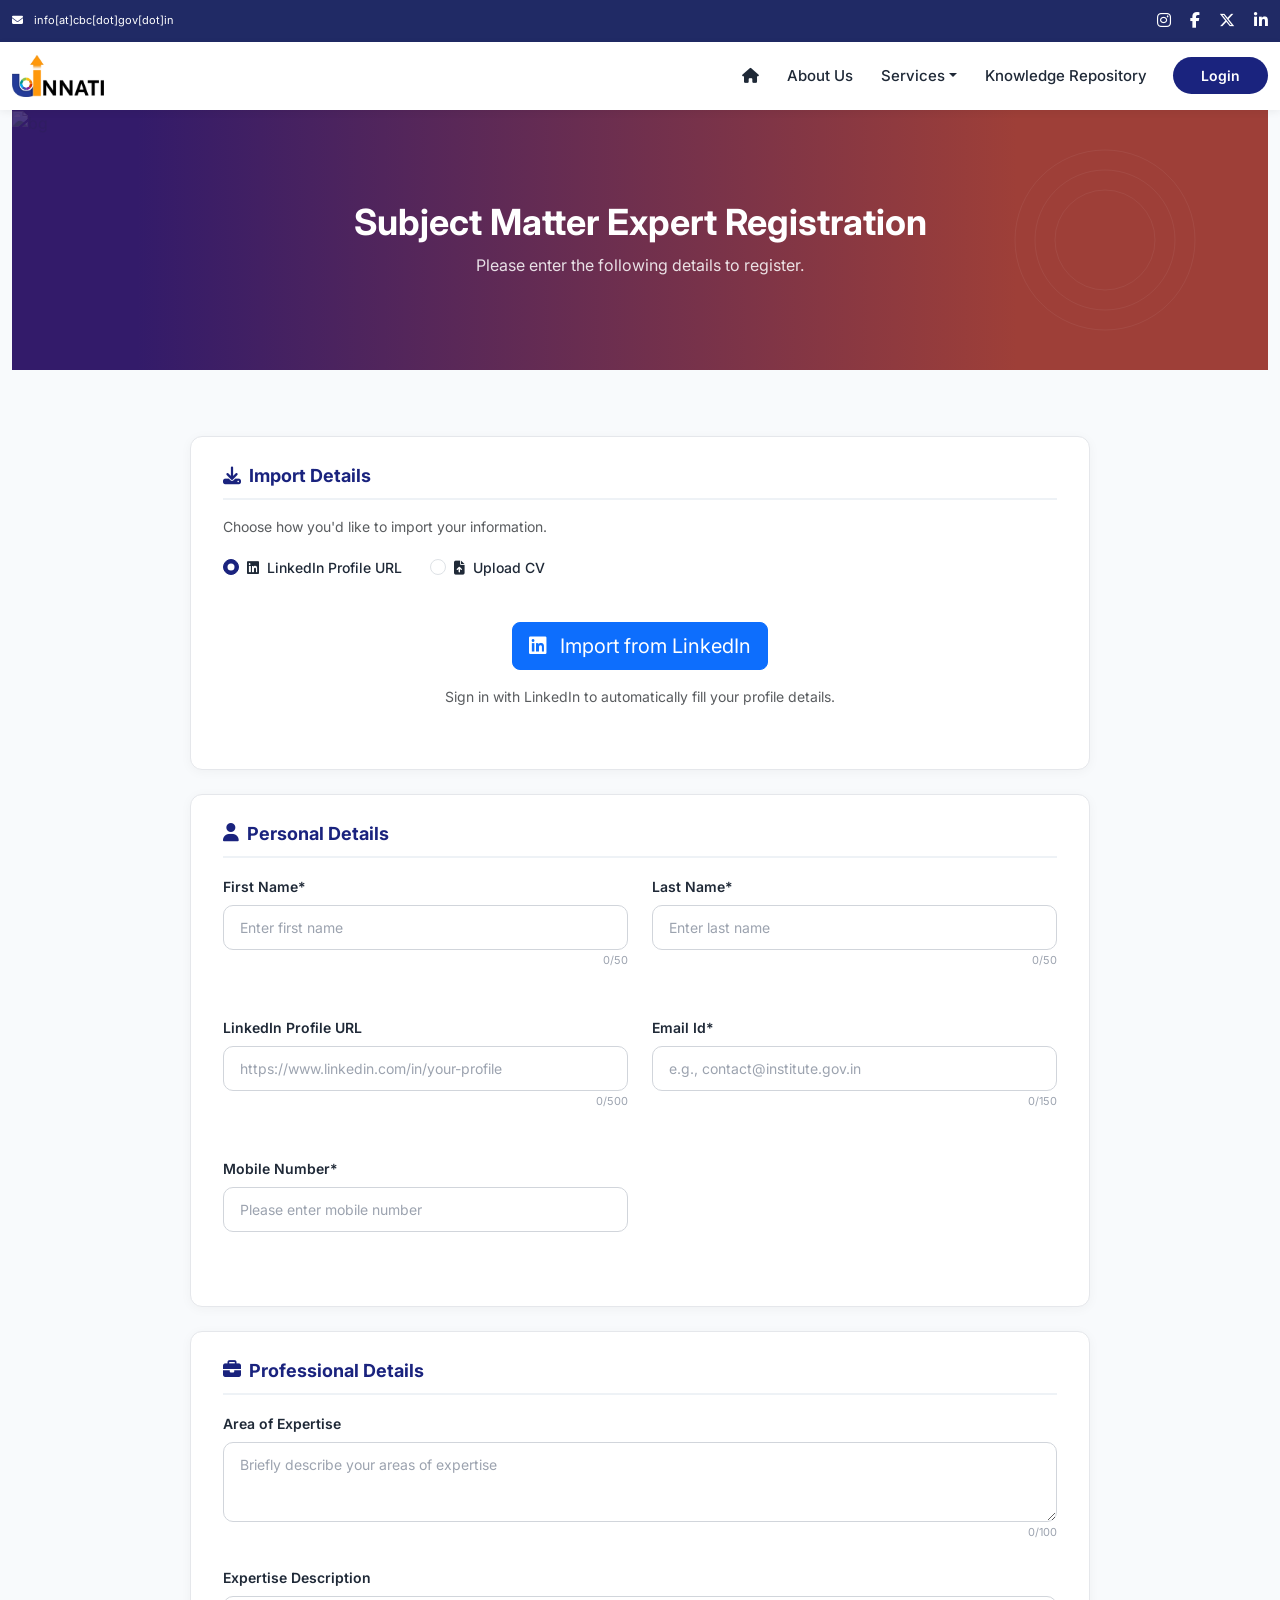
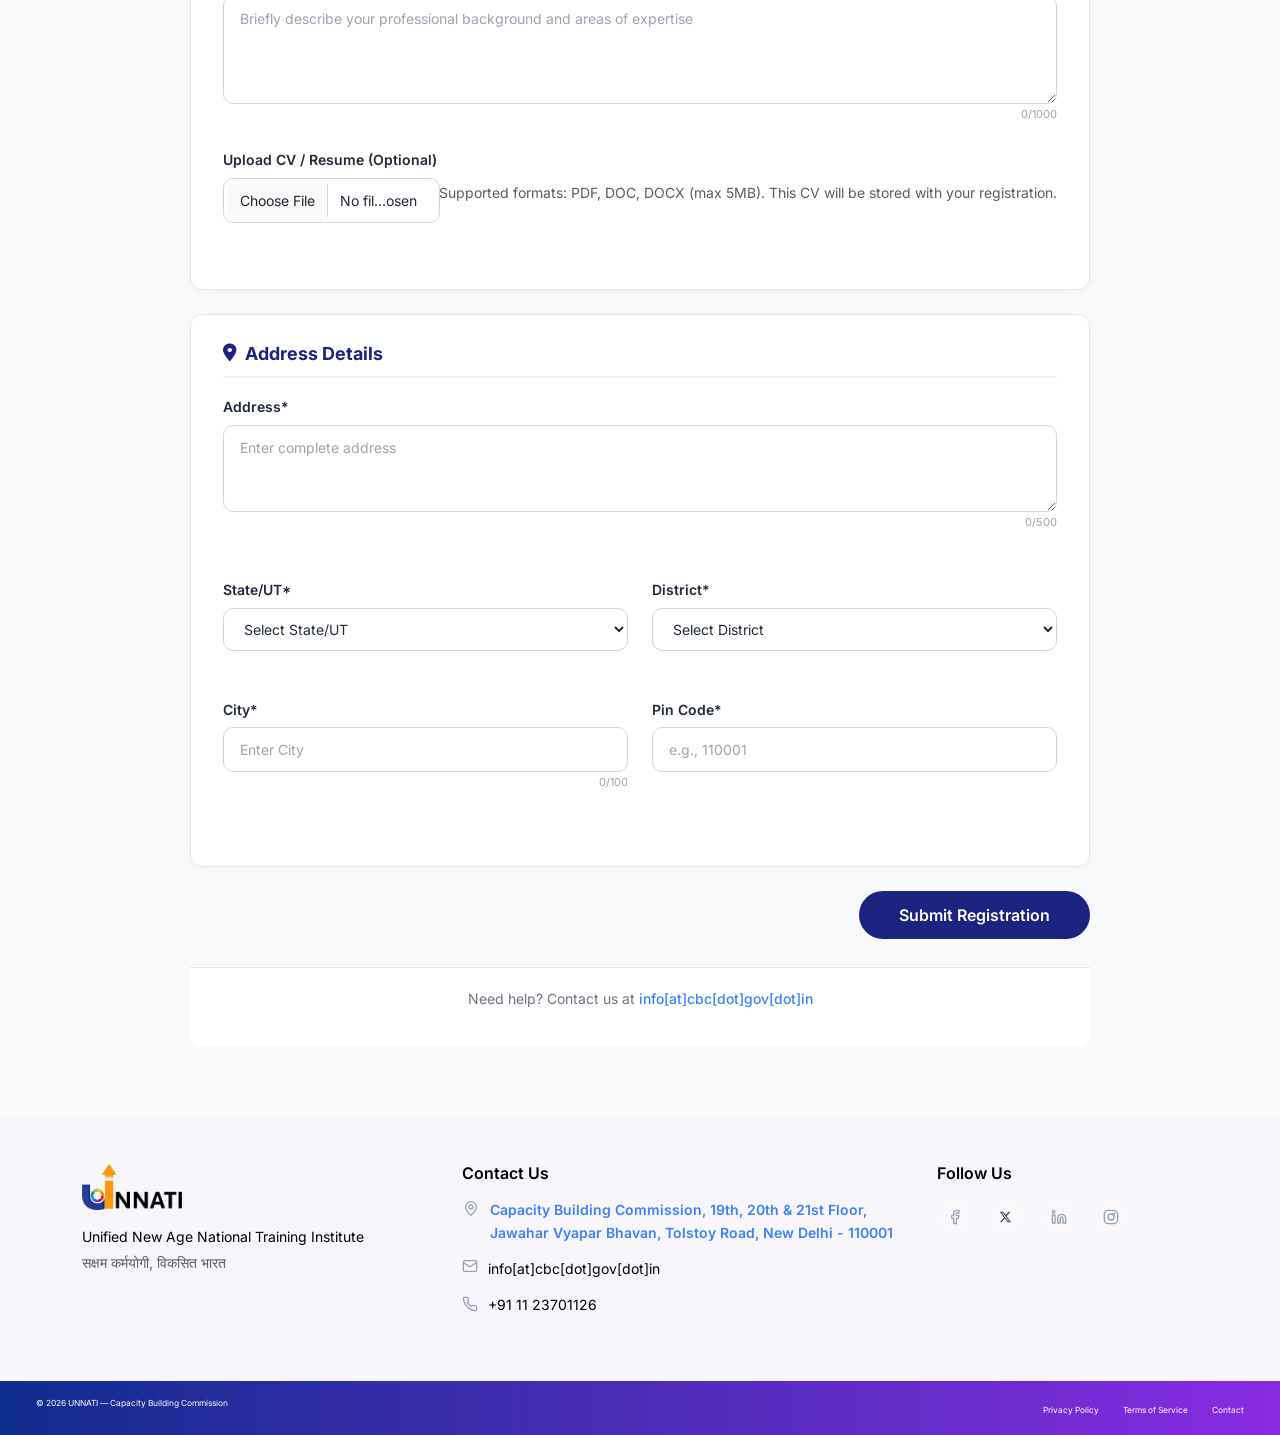
==== frontend/index.html @ 62b2fd60 "Initial commit" ====
<!DOCTYPE html>
<html lang="en">
<head>
    <meta charset="UTF-8">
    <meta name="viewport" content="width=device-width, initial-scale=1.0">
    <title>UNNATI - Registration</title>
    <link rel="icon" type="image/png" href="logo.png">
    <link href="https://cdn.jsdelivr.net/npm/bootstrap@5.3.3/dist/css/bootstrap.min.css" rel="stylesheet">
    <link rel="stylesheet" href="https://cdnjs.cloudflare.com/ajax/libs/font-awesome/6.5.1/css/all.min.css">
    <link href="https://fonts.googleapis.com/css2?family=Inter:wght@300;400;500;600;700;800&display=swap" rel="stylesheet">
    <link rel="stylesheet" href="css/style.css">
</head>
<body>

<!-- Top Bar -->
<div class="top-bar py-2 d-none d-lg-block">
    <div class="container-fluid">
        <div class="d-flex justify-content-between align-items-center">

            <div class="top-contact">
                <i class="fa-solid fa-envelope me-2"></i>
                <a href="mailto:info@cbc.gov.in" class="text-decoration-none">info[at]cbc[dot]gov[dot]in</a>
            </div>
            <div class="top-social">
                <a href="https://www.instagram.com/capacitybuildingcommission/" target="_blank"><i class="fa-brands fa-instagram"></i></a>
                <a href="https://www.facebook.com/people/Capacity-Building-Commission/61584606910279/?rdid=D4qCQQT6WmY33Esq&share_url=https%3A%2F%2Fwww.facebook.com%2Fshare%2F1AQvydowQ9%2F" target="_blank" class="ms-3"><i class="fa-brands fa-facebook-f"></i></a>
                <a href="https://x.com/CBC_MK" target="_blank" class="ms-3"><i class="fa-brands fa-x-twitter"></i></a>
                <a href="https://www.linkedin.com/company/capacity-building-commission/" target="_blank" class="ms-3"><i class="fa-brands fa-linkedin-in"></i></a>
            </div>

        </div>
    </div>
</div>

<!-- Header (sticky) -->
<header class="header sticky-header">
    <nav class="navbar navbar-expand-lg navbar-light bg-white">
        <div class="container-fluid">
            <a class="navbar-brand" href="https://unnati.cbc.gov.in/">
                <img src="logo-unnati.png" alt="UNNATI Logo" class="logo-unnati">
            </a>
            <button class="navbar-toggler" type="button" data-bs-toggle="collapse" data-bs-target="#navbarNav" aria-controls="navbarNav" aria-expanded="false" aria-label="Toggle navigation">
                <span class="navbar-toggler-icon"></span>
            </button>
            <div class="collapse navbar-collapse" id="navbarNav">
                <ul class="navbar-nav ms-auto align-items-center">
                    <li class="nav-item"><a class="nav-link" href="https://unnati.cbc.gov.in/"><i class="fa fa-home"></i></a></li>
                    <li class="nav-item"><a class="nav-link" href="https://unnati.cbc.gov.in/about-us">About Us</a></li>
                    <li class="nav-item dropdown">
                        <a class="nav-link dropdown-toggle" href="#" role="button" data-bs-toggle="dropdown" aria-expanded="false">Services</a>
                        <ul class="dropdown-menu services-dropdown">
                            <li><a class="dropdown-item" href="https://unnati.cbc.gov.in/services/#infra-sharing"><span class="dd-icon"><i class="fas fa-server"></i></span><span>Infrastructure Sharing Ecosystem</span></a></li>
                            <li><a class="dropdown-item" href="https://unnati.cbc.gov.in/services/#course-content"><span class="dd-icon"><i class="fas fa-book-open"></i></span><span>Course Content Library</span></a></li>
                            <li><a class="dropdown-item" href="https://unnati.cbc.gov.in/services/#faculty-sharing"><span class="dd-icon"><i class="fas fa-users"></i></span><span>Faculty Sharing Pool</span></a></li>
                            <li><a class="dropdown-item" href="https://unnati.cbc.gov.in/services/#accreditation"><span class="dd-icon"><i class="fas fa-certificate"></i></span><span>Accreditation</span></a></li>
                        </ul>
                    </li>
                    <li class="nav-item"><a class="nav-link" href="https://unnati.cbc.gov.in/resources">Knowledge Repository</a></li>
                    <li class="nav-item">
                        <button class="btn login-btn" onclick="window.location.href='https://unnati.cbc.gov.in/login/';">Login</button>
                    </li>
                </ul>
            </div>
        </div>
    </nav>
</header>

<!-- Hero Section -->
<section class="hero-section">
    <div class="container-fluid">
        <div class="hero-wrapper hero-inner">
            <div class="chakra-wrapper">
                <img class="chakra-img-one" src="https://placehold.co/1200x400/1a237e/1a237e" alt="bg">
                <img class="chakra-img" src="data:image/svg+xml,%3Csvg xmlns='http://www.w3.org/2000/svg' viewBox='0 0 100 100'%3E%3Ccircle cx='50' cy='50' r='45' fill='none' stroke='%23ffffff' stroke-width='0.5' opacity='0.15'/%3E%3Ccircle cx='50' cy='50' r='35' fill='none' stroke='%23ffffff' stroke-width='0.5' opacity='0.15'/%3E%3Ccircle cx='50' cy='50' r='25' fill='none' stroke='%23ffffff' stroke-width='0.5' opacity='0.15'/%3E%3C/svg%3E" alt="chakra">
            </div>
            <div class="hero-overlay"></div>
            <div class="row align-items-center hero-cont-wrap">
                <div class="col-lg-12">
                    <div class="hero-content text-center">
                        <h2 class="mb-2">Subject Matter Expert Registration</h2>
                        <p class="mb-0">Please enter the following details to register.</p>
                    </div>
                </div>
            </div>
        </div>
    </div>
</section>

<!-- Registration Form -->
<div class="login-container">
    <div class="container">
        <div class="login-form-container">
            <form class="registration-form mt-3" id="registrationForm" novalidate>
                <input type="hidden" name="csrfmiddlewaretoken" value="dummy-token">

                <!-- ========== Section 1: Import Details ========== -->
                <div class="section-box">
                    <div class="section-header">
                        <h5><i class="fas fa-download me-2"></i>Import Details</h5>
                    </div>
                    <p class="text-muted small mb-3">Choose how you'd like to import your information.</p>

                    <div class="toggle-import mb-4">
                        <div class="form-check form-check-inline">
                            <input class="form-check-input" type="radio" name="importSource" id="importLinkedin" value="linkedin" checked>
                            <label class="form-check-label fw-medium" for="importLinkedin">
                                <i class="fa-brands fa-linkedin me-1"></i> LinkedIn Profile URL
                            </label>
                        </div>
                        <div class="form-check form-check-inline">
                            <input class="form-check-input" type="radio" name="importSource" id="importCv" value="cv">
                            <label class="form-check-label fw-medium" for="importCv">
                                <i class="fas fa-file-upload me-1"></i> Upload CV
                            </label>
                        </div>
                    </div>

<div class="import-linkedin-field">

    <div class="text-center py-3">

        <button
            type="button"
            id="linkedinLoginBtn"
            class="btn btn-primary btn-lg">

            <i class="fab fa-linkedin me-2"></i>
            Import from LinkedIn
        </button>

        <p class="small text-muted mt-3">
            Sign in with LinkedIn to automatically fill your profile details.
        </p>

    </div>

    <div id="linkedinImportStatus"></div>

</div>

<div class="import-cv-field" style="display:none;">
    <div class="form-group mb-3">
        <label class="form-label">Upload CV / Resume</label>
        <div class="upload-zone" id="uploadZone">
            <div class="upload-zone-content">
                <i class="fas fa-cloud-upload-alt upload-icon"></i>
                <p class="mb-1 fw-medium">Drag & drop your file here</p>
                <p class="small text-muted mb-2">or</p>
                <button type="button" class="btn btn-outline-primary btn-sm" id="browseBtn">Browse Files</button>
                <input type="file" id="cvFile" accept=".pdf,.doc,.docx" style="display:none;">
                <p class="small text-muted mt-2 mb-0">Supported formats: PDF, DOC, DOCX (max 5MB)</p>
            </div>
            <div class="upload-zone-file" style="display:none;">
                <i class="fas fa-file-pdf file-icon"></i>
                <span class="file-name" id="fileName"></span>
                <button type="button" class="btn btn-sm btn-link text-danger remove-file" id="removeFile"><i class="fas fa-times"></i></button>
            </div>
        </div>
        <!-- Status message for CV parsing -->
        <div class="import-status" id="cvImportStatus"></div>
        <div class="error-msg" id="cvFile_error"></div>
    </div>
</div>
                </div>

                <!-- ========== Section 2: Personal Details ========== -->
                <div class="section-box">
                    <div class="section-header">
                        <h5><i class="fas fa-user me-2"></i>Personal Details</h5>
                    </div>
                    <div class="row">
                        <div class="col-md-6">
                            <div class="form-group mb-4">
                                <label for="first_name" class="form-label">First Name*</label>
                                <input type="text" class="form-control login-input" id="first_name" placeholder="Enter first name" required maxlength="50">
                                <div class="char-counter"><span id="first_name_count">0</span>/50</div>
                                <div class="error-msg" id="first_name_error"></div>
                            </div>
                        </div>
                        <div class="col-md-6">
                            <div class="form-group mb-4">
                                <label for="last_name" class="form-label">Last Name*</label>
                                <input type="text" class="form-control login-input" id="last_name" placeholder="Enter last name" required maxlength="50">
                                <div class="char-counter"><span id="last_name_count">0</span>/50</div>
                                <div class="error-msg" id="last_name_error"></div>
                            </div>
                        </div>
                    </div>
                    <div class="row">
                        <div class="col-md-6">
                            <div class="form-group mb-4">
                                <label for="personal_linkedin_url" class="form-label">LinkedIn Profile URL</label>
                                <input type="url" class="form-control login-input" id="personal_linkedin_url" placeholder="https://www.linkedin.com/in/your-profile" maxlength="500">
                                <div class="char-counter"><span id="personal_linkedin_url_count">0</span>/500</div>
                            </div>
                        </div>
                        <div class="col-md-6">
                            <div class="form-group mb-4">
                                <label for="email_id" class="form-label">Email Id*</label>
                                <input type="email" class="form-control login-input" id="email_id" placeholder="e.g., contact@institute.gov.in" required maxlength="150">
                                <div class="char-counter"><span id="email_id_count">0</span>/150</div>
                                <div class="error-msg" id="email_id_error"></div>
                            </div>
                        </div>
                    </div>
                    <div class="row">
                        <div class="col-md-6">
                            <div class="form-group mb-4">
                                <label for="contact_number" class="form-label">Mobile Number*</label>
                                <input type="tel" class="form-control login-input" id="contact_number" placeholder="Please enter mobile number" required maxlength="10">
                                <div class="error-msg" id="contact_number_error"></div>
                            </div>
                        </div>
                    </div>
                </div>

<!-- ========== Section 3: Professional Details ========== -->
<div class="section-box">
    <div class="section-header">
        <h5><i class="fas fa-briefcase me-2"></i>Professional Details</h5>
    </div>
    <div class="form-group mb-4">
        <label for="area_of_expertise" class="form-label">Area of Expertise</label>
        <textarea class="form-control login-input" id="area_of_expertise" rows="1" placeholder="Briefly describe your areas of expertise" maxlength="100"></textarea>
        <div class="char-counter"><span id="area_of_expertise_count">0</span>/100</div>
    </div>
    <div class="form-group mb-4">
        <label for="expertise_description" class="form-label">Expertise Description</label>
        <textarea class="form-control login-input" id="expertise_description" rows="4" placeholder="Briefly describe your professional background and areas of expertise" maxlength="1000"></textarea>
        <div class="char-counter"><span id="expertise_description_count">0</span>/1000</div>
    </div>
    <!-- CV Upload for Professional Details -->
    <div class="form-group mb-3">
        <label for="cv_upload_professional" class="form-label">Upload CV / Resume (Optional)</label>
        <div class="input-group">
            <input type="file" class="form-control login-input" id="cv_upload_professional" accept=".pdf,.doc,.docx" aria-describedby="cv_help">
            <small id="cv_help" class="form-text text-muted d-block mt-1">Supported formats: PDF, DOC, DOCX (max 5MB). This CV will be stored with your registration.</small>
        </div>
        <div class="error-msg" id="cv_upload_professional_error"></div>
        <div id="cv_upload_professional_status" class="mt-2"></div>
    </div>
</div>

                <!-- ========== Section 4: Address Details ========== -->
                <div class="section-box">
                    <div class="section-header">
                        <h5><i class="fas fa-map-marker-alt me-2"></i>Address Details</h5>
                    </div>
                    <div class="form-group mb-4">
                        <label for="address_of_institute" class="form-label">Address*</label>
                        <textarea class="form-control login-input" id="address_of_institute" rows="3" placeholder="Enter complete address" required maxlength="500"></textarea>
                        <div class="char-counter"><span id="address_of_institute_count">0</span>/500</div>
                        <div class="error-msg" id="address_of_institute_error"></div>
                    </div>
                    <div class="row">
                        <div class="col-md-6">
                            <div class="form-group mb-4">
                                <label for="state_id" class="form-label">State/UT*</label>
                                <select class="form-control login-input" id="state_id" required>
                                    <option value="">Select State/UT</option>
                                </select>
                                <div class="error-msg" id="state_id_error"></div>
                            </div>
                        </div>
                        <div class="col-md-6">
                            <div class="form-group mb-4">
                                <label for="district_id" class="form-label">District*</label>
                                <select class="form-control login-input" id="district_id" required>
                                    <option value="">Select District</option>
                                </select>
                                <div class="error-msg" id="district_id_error"></div>
                            </div>
                        </div>
                    </div>
                    <div class="row">
                        <div class="col-md-6">
                            <div class="form-group mb-4">
                                <label for="city_name" class="form-label">City*</label>
                                <input type="text" class="form-control login-input" id="city_name" required placeholder="Enter City" maxlength="100">
                                <div class="char-counter"><span id="city_name_count">0</span>/100</div>
                                <div class="error-msg" id="city_name_error"></div>
                            </div>
                        </div>
                        <div class="col-md-6">
                            <div class="form-group mb-4">
                                <label for="pin_code" class="form-label">Pin Code*</label>
                                <input type="text" class="form-control login-input" id="pin_code" placeholder="e.g., 110001" required maxlength="6">
                                <div class="error-msg" id="pin_code_error"></div>
                            </div>
                        </div>
                    </div>
                </div>

                <div class="d-flex justify-content-end mt-4">
                    <button type="submit" id="submitBtn" class="btn btn-login-primary rounded-5">Submit Registration</button>
                </div>
            </form>
<!-- Success Modal -->
<div id="successModal" class="success-modal" style="display:none;">
    <div class="modal-content">
        <div class="modal-header success-header">
            <h5 class="modal-title"><i class="fas fa-check-circle"></i> Registration Successful</h5>
        </div>
        <div class="modal-body">
            <div class="success-message">
                <p class="mb-3">Your registration has been submitted successfully!</p>
                
                <div class="registration-details">
                    <div class="detail-row">
                        <span class="detail-label">Registration ID:</span>
                        <span class="detail-value" id="registrationId">UNNS/20260602/N001</span>
                        <button type="button" class="btn btn-sm btn-outline-primary ms-2" id="copyIdBtn">
                            <i class="fas fa-copy"></i> Copy
                        </button>
                    </div>
                    <div class="detail-row">
                        <span class="detail-label">Name:</span>
                        <span class="detail-value" id="registrationName">-</span>
                    </div>
                    <div class="detail-row">
                        <span class="detail-label">Email:</span>
                        <span class="detail-value" id="registrationEmail">-</span>
                    </div>
                </div>

                <div class="alert alert-info mt-4" role="alert">
                    <i class="fas fa-info-circle"></i>
                    <strong>Save your Registration ID</strong> — You'll need it to track your application.
                    A confirmation email has been sent to your registered email address.
                </div>
            </div>
        </div>
        <div class="modal-footer">
            <button type="button" class="btn btn-primary" onclick="window.location.reload();">
                <i class="fas fa-redo"></i> Register Another SME
            </button>
            <button type="button" class="btn btn-secondary" onclick="window.location.href='/';">
                <i class="fas fa-home"></i> Back to Home
            </button>
        </div>
    </div>
</div>
            <div class="login-footer">
                <p>Need help? Contact us at <a href="mailto:info@cbc.gov.in">info[at]cbc[dot]gov[dot]in</a></p>
            </div>
        </div>
    </div>
</div>

<!-- Footer -->
<footer class="footer-main pt-5">
    <div class="container">
        <div class="row g-4">
            <div class="col-lg-4">
                <div class="d-flex align-items-center mb-3">
                    <div class="footer-logo me-2">
                        <img src="logo-unnati.png" alt="UNNATI">
                    </div>
                </div>
                <p class="mb-1 foot-head">Unified New Age National Training Institute</p>
                <p class="small text-muted">सक्षम कर्मयोगी, विकसित भारत</p>
            </div>
            <div class="col-lg-5 col-md-5">
                <h6 class="fw-semibold mb-3">Contact Us</h6>
                <ul class="list-unstyled footer-contact">
                    <li>
                        <svg width="18" height="15" viewBox="0 0 12 15" fill="none" xmlns="http://www.w3.org/2000/svg"><path d="M11.3327 6.00008C11.3327 9.32875 7.64002 12.7954 6.40002 13.8661C6.2845 13.9529 6.14388 13.9999 5.99935 13.9999C5.85482 13.9999 5.7142 13.9529 5.59868 13.8661C4.35868 12.7954 0.666016 9.32875 0.666016 6.00008C0.666016 4.58559 1.22792 3.22904 2.22811 2.22885C3.22831 1.22865 4.58486 0.666748 5.99935 0.666748C7.41384 0.666748 8.77039 1.22865 9.77059 2.22885C10.7708 3.22904 11.3327 4.58559 11.3327 6.00008Z" stroke="#4A4A5B" stroke-width="1.33333" stroke-linecap="round" stroke-linejoin="round"/><path d="M6 8.00024C7.10457 8.00024 8 7.10481 8 6.00024C8 4.89567 7.10457 4.00024 6 4.00024C4.89543 4.00024 4 4.89567 4 6.00024C4 7.10481 4.89543 8.00024 6 8.00024Z" stroke="#4A4A5B" stroke-width="1.33333" stroke-linecap="round" stroke-linejoin="round"/></svg>
                        <a href="maps.app.goo.gl/wSqeFqYjMHDkebuFA" target="_blank" rel="noopener" style="color:#3b82f6; font-weight:600; text-decoration:none;">
                            Capacity Building Commission, 19th, 20th & 21st Floor,<br> Jawahar Vyapar Bhavan, Tolstoy Road, New Delhi - 110001
                        </a>
                    </li>
                    <li>
                        <svg width="16" height="12" viewBox="0 0 16 12" fill="none" xmlns="http://www.w3.org/2000/svg"><path d="M13.334 0.666748H2.66732C1.93094 0.666748 1.33398 1.2637 1.33398 2.00008V10.0001C1.33398 10.7365 1.93094 11.3334 2.66732 11.3334H13.334C14.0704 11.3334 14.6673 10.7365 14.6673 10.0001V2.00008C14.6673 1.2637 14.0704 0.666748 13.334 0.666748Z" stroke="#4A4A5B" stroke-width="1.33333" stroke-linecap="round" stroke-linejoin="round"/><path d="M14.6673 2.66675L8.68732 6.46675C8.4815 6.5957 8.24353 6.66409 8.00065 6.66409C7.75777 6.66409 7.5198 6.5957 7.31398 6.46675L1.33398 2.66675" stroke="#4A4A5B" stroke-width="1.33333" stroke-linecap="round" stroke-linejoin="round"/></svg>
                        info[at]cbc[dot]gov[dot]in
                    </li>
                    <li>
                        <svg width="16" height="16" viewBox="0 0 16 16" fill="none" xmlns="http://www.w3.org/2000/svg"><path d="M14.6669 11.28V13.28C14.6677 13.4657 14.6297 13.6494 14.5553 13.8195C14.4809 13.9897 14.3718 14.1424 14.235 14.2679C14.0982 14.3934 13.9367 14.489 13.7608 14.5485C13.5849 14.6079 13.3985 14.63 13.2136 14.6133C11.1622 14.3904 9.19161 13.6894 7.46028 12.5667C5.8495 11.5431 4.48384 10.1774 3.46028 8.56665C2.3336 6.82745 1.63244 4.84731 1.41361 2.78665C1.39695 2.60229 1.41886 2.41649 1.47795 2.24107C1.53703 2.06564 1.63199 1.90444 1.75679 1.76773C1.88159 1.63102 2.03348 1.52179 2.20281 1.447C2.37213 1.37221 2.55517 1.33349 2.74028 1.33332H4.74028C5.06382 1.33013 5.37748 1.4447 5.62279 1.65567C5.8681 1.86664 6.02833 2.15961 6.07361 2.47998C6.15803 3.12003 6.31458 3.74847 6.54028 4.35332C6.62998 4.59193 6.64939 4.85126 6.59622 5.10057C6.54305 5.34988 6.41952 5.57872 6.24028 5.75998L5.39361 6.60665C6.34265 8.27568 7.72458 9.65761 9.39361 10.6067L10.2403 9.75998C10.4215 9.58074 10.6504 9.45722 10.8997 9.40405C11.149 9.35088 11.4083 9.37029 11.6469 9.45998C12.2518 9.68568 12.8802 9.84224 13.5203 9.92665C13.8441 9.97234 14.1399 10.1355 14.3513 10.385C14.5627 10.6345 14.6751 10.953 14.6669 11.28Z" stroke="#4A4A5B" stroke-width="1.33333" stroke-linecap="round" stroke-linejoin="round"/></svg>
                        +91 11 23701126
                    </li>
                </ul>
            </div>
            <div class="col-lg-3 col-md-3">
                <h6 class="fw-semibold mb-3">Follow Us</h6>
                <div class="footer-social mt-3">
                    <a href="https://www.facebook.com/people/Capacity-Building-Commission/61584606910279/?rdid=D4qCQQT6WmY33Esq&share_url=https%3A%2F%2Fwww.facebook.com%2Fshare%2F1AQvydowQ9%2F" target="_blank">
                        <svg width="16" height="16" viewBox="0 0 16 16" fill="none" xmlns="http://www.w3.org/2000/svg"><path d="M11.9993 1.33325H9.99935C9.11529 1.33325 8.26745 1.68444 7.64233 2.30956C7.01721 2.93468 6.66602 3.78253 6.66602 4.66659V6.66659H4.66602V9.33325H6.66602V14.6666H9.33268V9.33325H11.3327L11.9993 6.66659H9.33268V4.66659C9.33268 4.48977 9.40292 4.32021 9.52794 4.19518C9.65297 4.07016 9.82254 3.99992 9.99935 3.99992H11.9993V1.33325Z" stroke="#4A4A5B" stroke-width="1.33333" stroke-linecap="round" stroke-linejoin="round"/></svg>
                    </a>
                    <a href="https://twitter.com/UNNATI_CBC" target="_blank">
                        <svg width="16" height="16" viewBox="0 0 640 512" fill="#4A4A5B" xmlns="http://www.w3.org/2000/svg"><path d="M389.2 48h70.6L305.6 224.2 487 464H345L233.7 318.6 106.5 464H35.8L200.7 275.5 26.8 48H172.4L272.9 180.9 389.2 48zM364.4 421.8h39.1L151.1 88h-42L364.4 421.8z"/></svg>
                    </a>
                    <a href="https://www.linkedin.com/company/capacity-building-commission/" target="_blank">
                        <svg width="16" height="16" viewBox="0 0 16 16" fill="none" xmlns="http://www.w3.org/2000/svg"><path d="M10.666 5.33325C11.7269 5.33325 12.7443 5.75468 13.4944 6.50482C14.2446 7.25497 14.666 8.27239 14.666 9.33325V13.9999H11.9993V9.33325C11.9993 8.97963 11.8589 8.64049 11.6088 8.39044C11.3588 8.14039 11.0196 7.99992 10.666 7.99992C10.3124 7.99992 9.97326 8.14039 9.72321 8.39044C9.47316 8.64049 9.33268 8.97963 9.33268 9.33325V13.9999H6.66602V9.33325C6.66602 8.27239 7.08744 7.25497 7.83759 6.50482C8.58773 5.75468 9.60515 5.33325 10.666 5.33325Z" stroke="#4A4A5B" stroke-width="1.33333" stroke-linecap="round" stroke-linejoin="round"/><path d="M4.00065 6H1.33398V14H4.00065V6Z" stroke="#4A4A5B" stroke-width="1.33333" stroke-linecap="round" stroke-linejoin="round"/><path d="M2.66732 3.99992C3.4037 3.99992 4.00065 3.40297 4.00065 2.66659C4.00065 1.93021 3.4037 1.33325 2.66732 1.33325C1.93094 1.33325 1.33398 1.93021 1.33398 2.66659C1.33398 3.40297 1.93094 3.99992 2.66732 3.99992Z" stroke="#4A4A5B" stroke-width="1.33333" stroke-linecap="round" stroke-linejoin="round"/></svg>
                    </a>
                    <a href="https://www.instagram.com/capacitybuildingcommission/" target="_blank">
                        <svg width="16" height="16" viewBox="0 0 16 16" fill="none" xmlns="http://www.w3.org/2000/svg"><rect x="1.333" y="1.333" width="13.333" height="13.333" rx="4" stroke="#4A4A5B" stroke-width="1.33333" stroke-linecap="round" stroke-linejoin="round"/><circle cx="8" cy="8" r="3" stroke="#4A4A5B" stroke-width="1.33333" stroke-linecap="round" stroke-linejoin="round"/><circle cx="11.333" cy="4.667" r="0.667" fill="#4A4A5B"/></svg>
                    </a>
                </div>
            </div>
        </div>
    </div>
    <div class="footer-bottom mt-5">
        <div class="container-fluid d-flex justify-content-between flex-wrap">
            <div class="small text-white">&copy; 2026 UNNATI — Capacity Building Commission</div>
            <div class="small">
                <a href="https://unnati.cbc.gov.in/privacy-policy/">Privacy Policy</a>
                <a href="https://unnati.cbc.gov.in/terms-of-use/">Terms of Service</a>
                <a href="https://unnati.cbc.gov.in/contact/">Contact</a>
            </div>
        </div>
    </div>
</footer>

<script src="https://cdn.jsdelivr.net/npm/bootstrap@5.3.3/dist/js/bootstrap.bundle.min.js"></script>
<script src="js/script.js"></script>
</body>
</html>
---- frontend/css/style.css ----
:root {
    --primary-dark: #0c1f3a;
    --primary-blue: #1a237e;
    --primary-light: #283593;
    --accent-gold: #f5a623;
    --accent-blue: #3b82f6;
    --text-dark: #1f2937;
    --text-muted: #6b7280;
    --border-color: #d1d5db;
    --bg-light: #f8fafc;
    --white: #ffffff;
    --error: #dc2626;
    --success: #16a34a;
    --font-family: 'Inter', -apple-system, BlinkMacSystemFont, sans-serif;
}

* {
    margin: 0;
    padding: 0;
    box-sizing: border-box;
}

body {
    font-family: var(--font-family);
    color: var(--text-dark);
    background: var(--bg-light);
    line-height: 1.6;
}

/* ─── Top Bar ─── */
.top-bar {
    background: #202A65;
    color: #FFFFFF;
    font-size: 11px;
}
.top-bar a {
    color: #FFFFFF;
    transition: color 0.2s;
}
.top-bar a:hover {
    color: var(--white);
}
.top-social a {
    color: #FFFFFF;
    font-size: 16px;
}
.top-social a:hover {
    color: var(--white);
}

/* ─── Header / Nav (Sticky) ─── */
.sticky-header {
    position: sticky;
    top: 0;
    z-index: 1020;
}
.header {
    box-shadow: 0 2px 8px rgba(0,0,0,0.06);
    background: var(--white);
}
.logo-unnati {
    height: auto;
    max-width: 92px;
}
.navbar-nav .nav-link {
    color: var(--text-dark) !important;
    font-weight: 500;
    font-size: 15px;
    padding: 8px 14px !important;
    transition: color 0.2s;
}
.navbar-nav .nav-link:hover {
    color: var(--primary-blue) !important;
}
.login-btn {
    background: var(--primary-blue);
    color: var(--white) !important;
    border: none;
    padding: 8px 28px;
    border-radius: 30px;
    font-weight: 600;
    font-size: 14px;
    transition: background 0.2s;
    margin-left: 12px;
}
.login-btn:hover {
    background: var(--primary-light);
    color: var(--white) !important;
}

/* ─── Services Dropdown ─── */
.services-dropdown {
    min-width: 300px;
    padding: 8px;
    border: 1px solid #e2e8f0;
    border-radius: 12px;
    box-shadow: 0 14px 32px rgba(15, 23, 42, 0.14);
    margin-top: 10px;
    background: var(--white);
}
.services-dropdown .dropdown-item {
    display: flex;
    align-items: center;
    gap: 12px;
    padding: 10px 12px;
    border-radius: 8px;
    color: #0f172a;
    font-weight: 500;
    white-space: normal;
    transition: background 0.2s, transform 0.2s, color 0.2s;
}
.services-dropdown .dropdown-item:hover,
.services-dropdown .dropdown-item:focus {
    background: linear-gradient(135deg, #eff6ff 0%, #f5f3ff 100%);
    color: #1d4ed8;
    transform: translateX(2px);
}
.services-dropdown .dd-icon {
    flex-shrink: 0;
    width: 34px;
    height: 34px;
    display: inline-flex;
    align-items: center;
    justify-content: center;
    background: #eff6ff;
    color: #1d4ed8;
    border-radius: 8px;
    font-size: 14px;
    transition: background 0.2s, color 0.2s;
}
.services-dropdown .dropdown-item:hover .dd-icon,
.services-dropdown .dropdown-item:focus .dd-icon {
    background: #1d4ed8;
    color: var(--white);
}

/* ─── Hero Section ─── */
.hero-section {
    position: relative;
    overflow: hidden;
}
.hero-wrapper {
    position: relative;
    min-height: 260px;
    display: flex;
    align-items: center;
    justify-content: center;
    background: linear-gradient(to right, #331b6a 10%, #9e3f38 80%);
}
.chakra-wrapper {
    position: absolute;
    inset: 0;
    overflow: hidden;
}
.chakra-img-one {
    width: 100%;
    height: 100%;
    object-fit: cover;
    opacity: 0.15;
}
.chakra-img {
    position: absolute;
    top: 50%;
    right: 5%;
    transform: translateY(-50%);
    width: 200px;
    opacity: 0.4;
    animation: spin 30s linear infinite;
}
@keyframes spin {
    to { transform: translateY(-50%) rotate(360deg); }
}
.hero-overlay {
    position: absolute;
    inset: 0;
}
.hero-cont-wrap {
    position: relative;
    z-index: 9;
    padding: 60px 0;
}
.hero-content h2 {
    color: var(--white);
    font-size: 36px;
    font-weight: 700;
}
.hero-content p {
    color: rgba(255,255,255,0.85);
    font-size: 16px;
}

/* ─── Form Container ─── */
.login-container {
    padding: 50px 0 70px;
    background: var(--bg-light);
}
.login-form-container {
    max-width: 900px;
    margin: 0 auto;
    background: transparent;
    border-radius: 16px;
    padding: 0;
}

/* ─── Section Boxes (separate bounding boxes) ─── */
.section-box {
    background: var(--white);
    border: 1px solid #e5e7eb;
    border-radius: 12px;
    padding: 28px 32px;
    box-shadow: 0 2px 12px rgba(0,0,0,0.04);
    margin-bottom: 24px;
    transition: box-shadow 0.2s;
}
.section-box:hover {
    box-shadow: 0 4px 20px rgba(0,0,0,0.06);
}

/* ─── Section Headers ─── */
.section-header h5 {
    font-size: 18px;
    font-weight: 700;
    color: var(--primary-blue);
    display: flex;
    align-items: center;
    border-bottom: 2px solid #eef2f6;
    padding-bottom: 12px;
    margin-bottom: 16px;
}
.section-header h5 i {
    color: var(--primary-blue);
    font-size: 18px;
}

/* ─── Form Elements ─── */
.form-label {
    font-weight: 600;
    font-size: 14px;
    color: var(--text-dark);
    margin-bottom: 6px;
}
.login-input {
    border: 1.5px solid var(--border-color) !important;
    border-radius: 10px !important;
    padding: 11px 16px !important;
    font-size: 14px !important;
    color: var(--text-dark) !important;
    background: var(--white) !important;
    transition: border-color 0.2s, box-shadow 0.2s;
    width: 100%;
}
.login-input:focus {
    border-color: var(--primary-blue) !important;
    box-shadow: 0 0 0 3px rgba(26, 35, 126, 0.1) !important;
    outline: none;
}
.login-input::placeholder {
    color: #9ca3af !important;
}
textarea.login-input {
    resize: vertical;
    min-height: 80px;
}
select.login-input {
    appearance: auto;
}

/* ─── Char Counter ─── */
.char-counter {
    text-align: right;
    font-size: 11px;
    color: #9ca3af;
    margin-top: 2px;
}
.char-counter.warning {
    color: #d97706;
}
.char-counter.danger {
    color: var(--error);
}

/* ─── Error Messages ─── */
.error-msg {
    color: var(--error);
    font-size: 12px;
    margin-top: 4px;
    min-height: 18px;
}
.login-input.error {
    border-color: var(--error) !important;
}
.login-input.success {
    border-color: var(--success) !important;
}

/* ─── Upload Zone ─── */
.upload-zone {
    border: 2px dashed var(--border-color);
    border-radius: 12px;
    padding: 32px 20px;
    text-align: center;
    cursor: pointer;
    transition: border-color 0.2s, background 0.2s;
    background: #fafbfc;
}
.upload-zone:hover,
.upload-zone.dragover {
    border-color: var(--primary-blue);
    background: #f0f4ff;
}
.upload-zone .upload-icon {
    font-size: 40px;
    color: var(--primary-blue);
    margin-bottom: 8px;
    display: block;
}
.upload-zone.has-file {
    padding: 16px 20px;
    border-style: solid;
    border-color: var(--success);
    background: #f0fdf4;
}
.upload-zone-file {
    display: flex;
    align-items: center;
    gap: 10px;
    justify-content: center;
}
.upload-zone-file .file-icon {
    font-size: 24px;
    color: var(--error);
}
.upload-zone-file .file-name {
    font-weight: 500;
    font-size: 14px;
    color: var(--text-dark);
    word-break: break-all;
}
.upload-zone-file .remove-file {
    font-size: 14px;
    padding: 0 4px;
}

/* ─── Import Toggle ─── */
.toggle-import .form-check-input:checked {
    background-color: var(--primary-blue);
    border-color: var(--primary-blue);
}
.toggle-import .form-check-label {
    cursor: pointer;
    font-size: 14px;
}
.toggle-import .form-check-inline {
    margin-right: 24px;
}

/* ─── Expertise Checkboxes ─── */
#expertiseCheckboxes .form-check {
    margin-bottom: 4px;
}
#expertiseCheckboxes .form-check-input:checked {
    background-color: var(--primary-blue);
    border-color: var(--primary-blue);
}

/* ─── Submit Button ─── */
.btn-login-primary {
    background: var(--primary-blue);
    color: var(--white);
    border: none;
    padding: 12px 40px;
    font-weight: 600;
    font-size: 16px;
    border-radius: 30px !important;
    transition: background 0.2s, transform 0.15s;
}
.btn-login-primary:hover {
    background: var(--primary-light);
    color: var(--white);
}
.btn-login-primary:active {
    transform: scale(0.97);
}
.btn-login-primary:disabled {
    opacity: 0.7;
    cursor: not-allowed;
}

    .success-modal {
        position: fixed;
        top: 0;
        left: 0;
        width: 100%;
        height: 100%;
        background: rgba(0, 0, 0, 0.5);
        display: flex;
        align-items: center;
        justify-content: center;
        z-index: 9999;
    }
    .modal-content {
        background: white;
        border-radius: 12px;
        box-shadow: 0 10px 40px rgba(0, 0, 0, 0.2);
        max-width: 500px;
        width: 90%;
        animation: slideUp 0.3s ease;
    }
    .modal-header {
        padding: 20px;
        border-bottom: 1px solid #e9ecef;
    }
    .success-header {
        background: linear-gradient(135deg, #0a66c2 0%, #004182 100%);
        color: white;
    }
    .modal-body {
        padding: 30px 20px;
    }
    .success-message p {
        font-size: 16px;
        color: #333;
    }
    .registration-details {
        background: #f8f9fa;
        border-left: 4px solid #0a66c2;
        padding: 15px;
        border-radius: 8px;
        margin: 20px 0;
    }
    .detail-row {
        display: flex;
        justify-content: space-between;
        align-items: center;
        padding: 8px 0;
        border-bottom: 1px solid #dee2e6;
    }
    .detail-row:last-child {
        border-bottom: none;
    }
    .detail-label {
        font-weight: 600;
        color: #495057;
        min-width: 100px;
    }
    .detail-value {
        color: #0a66c2;
        font-weight: 500;
        word-break: break-all;
    }
    .modal-footer {
        padding: 15px 20px;
        border-top: 1px solid #e9ecef;
        display: flex;
        gap: 10px;
        justify-content: flex-end;
    }
    @keyframes slideUp {
        from {
            transform: translateY(30px);
            opacity: 0;
        }
        to {
            transform: translateY(0);
            opacity: 1;
        }
    }
/* ─── Login Footer ─── */
.login-footer {
    text-align: center;
    margin-top: 28px;
    padding-top: 20px;
    border-top: 1px solid #e5e7eb;
    background: var(--white);
    border-radius: 0 0 12px 12px;
    padding-left: 32px;
    padding-right: 32px;
    padding-bottom: 20px;
}
.login-footer p {
    font-size: 14px;
    color: var(--text-muted);
}
.login-footer a {
    color: var(--accent-blue);
    font-weight: 500;
    text-decoration: none;
}
.login-footer a:hover {
    text-decoration: underline;
}

/* ─── Footer ─── */
.footer-logo img {
    height: auto;
    max-width: 100px;}
.footer-main {
    background: #f9f6fb;
    color: #000000;
}
.footer-main h6 {
    color: #000000;
    font-size: 16px;
}
.foot-head {
    color: #000000;
    font-size: 14px;
}
.footer-contact li {
    display: flex;
    align-items: flex-start;
    gap: 10px;
    margin-bottom: 14px;
    font-size: 14px;
    color: #000000;
}
.footer-contact li svg {
    flex-shrink: 0;
    margin-top: 2px;
}
.footer-contact li svg path,
.footer-contact li svg circle,
.footer-contact li svg rect {
    stroke: #94a3b8;
}
.footer-contact a {
    color: var(--accent-blue);
    font-weight: 600;
    text-decoration: none;
}
.footer-contact a:hover {
    text-decoration: underline;
}
.footer-social {
    display: flex;
    gap: 16px;
}
.footer-social a {
    display: inline-flex;
    align-items: center;
    justify-content: center;
    width: 36px;
    height: 36px;
    border-radius: 50%;
    background: rgba(255,255,255,0.08);
    transition: background 0.2s;
}
.footer-social a:hover {
    background: rgba(255,255,255,0.16);
}
.footer-social a svg {
    width: 16px;
    height: 16px;
}
.footer-social a svg path,
.footer-social a svg circle,
.footer-social a svg rect {
    stroke: #94a3b8;
    transition: stroke 0.2s;
}
.footer-social a:hover svg path,
.footer-social a:hover svg circle,
.footer-social a:hover svg rect {
    stroke: var(--accent-blue);
}
.footer-bottom {
    background: linear-gradient(to right, #0e2d8d, #892be2);
    padding: 16px 24px;
}
.footer-bottom .small a {
    color: #ffffff;
    text-decoration: none;
    margin-left: 20px;
    font-size: 8.4px;
    transition: color 0.2s;
}
.footer-bottom .small a:hover {
    color: var(--white);
}

.footer-bottom .small.text-white {
    font-size: 8.4px;
    font: inter, sans-serif;
}

/* ─── Responsive ─── */
@media (max-width: 991.98px) {
    .navbar-nav {
        padding: 16px 0;
    }
    .login-btn {
        margin: 8px 0 0 0;
        width: 100%;
    }
    .hero-content h2 {
        font-size: 28px;
    }
    .chakra-img {
        width: 120px;
        right: 2%;
    }
    .section-box {
        padding: 20px 18px;
    }
}

@media (max-width: 767.98px) {
    .section-box {
        padding: 16px 14px;
        border-radius: 10px;
    }
    .hero-content h2 {
        font-size: 24px;
    }
    .hero-cont-wrap {
        padding: 40px 0;
    }
    .hero-wrapper {
        min-height: 180px;
    }
    .section-header h5 {
        font-size: 16px;
    }
    .btn-login-primary {
        width: 100%;
        justify-content: center;
    }
    .d-flex.justify-content-end {
        justify-content: stretch !important;
    }
    .d-flex.justify-content-end .btn {
        width: 100%;
    }
    .footer-bottom .container-fluid {
        flex-direction: column;
        align-items: center;
        gap: 8px;
        text-align: center;
    }
    .footer-bottom .small a {
        margin: 0 10px;
    }
    .chakra-img {
        width: 80px;
    }
    .login-footer {
        padding-left: 14px;
        padding-right: 14px;
    }
    .upload-zone {
        padding: 20px 14px;
    }
}

@media (max-width: 575.98px) {
    .login-container {
        padding: 24px 0 40px;
    }
    .hero-content h2 {
        font-size: 20px;
    }
    .hero-content p {
        font-size: 14px;
    }
}
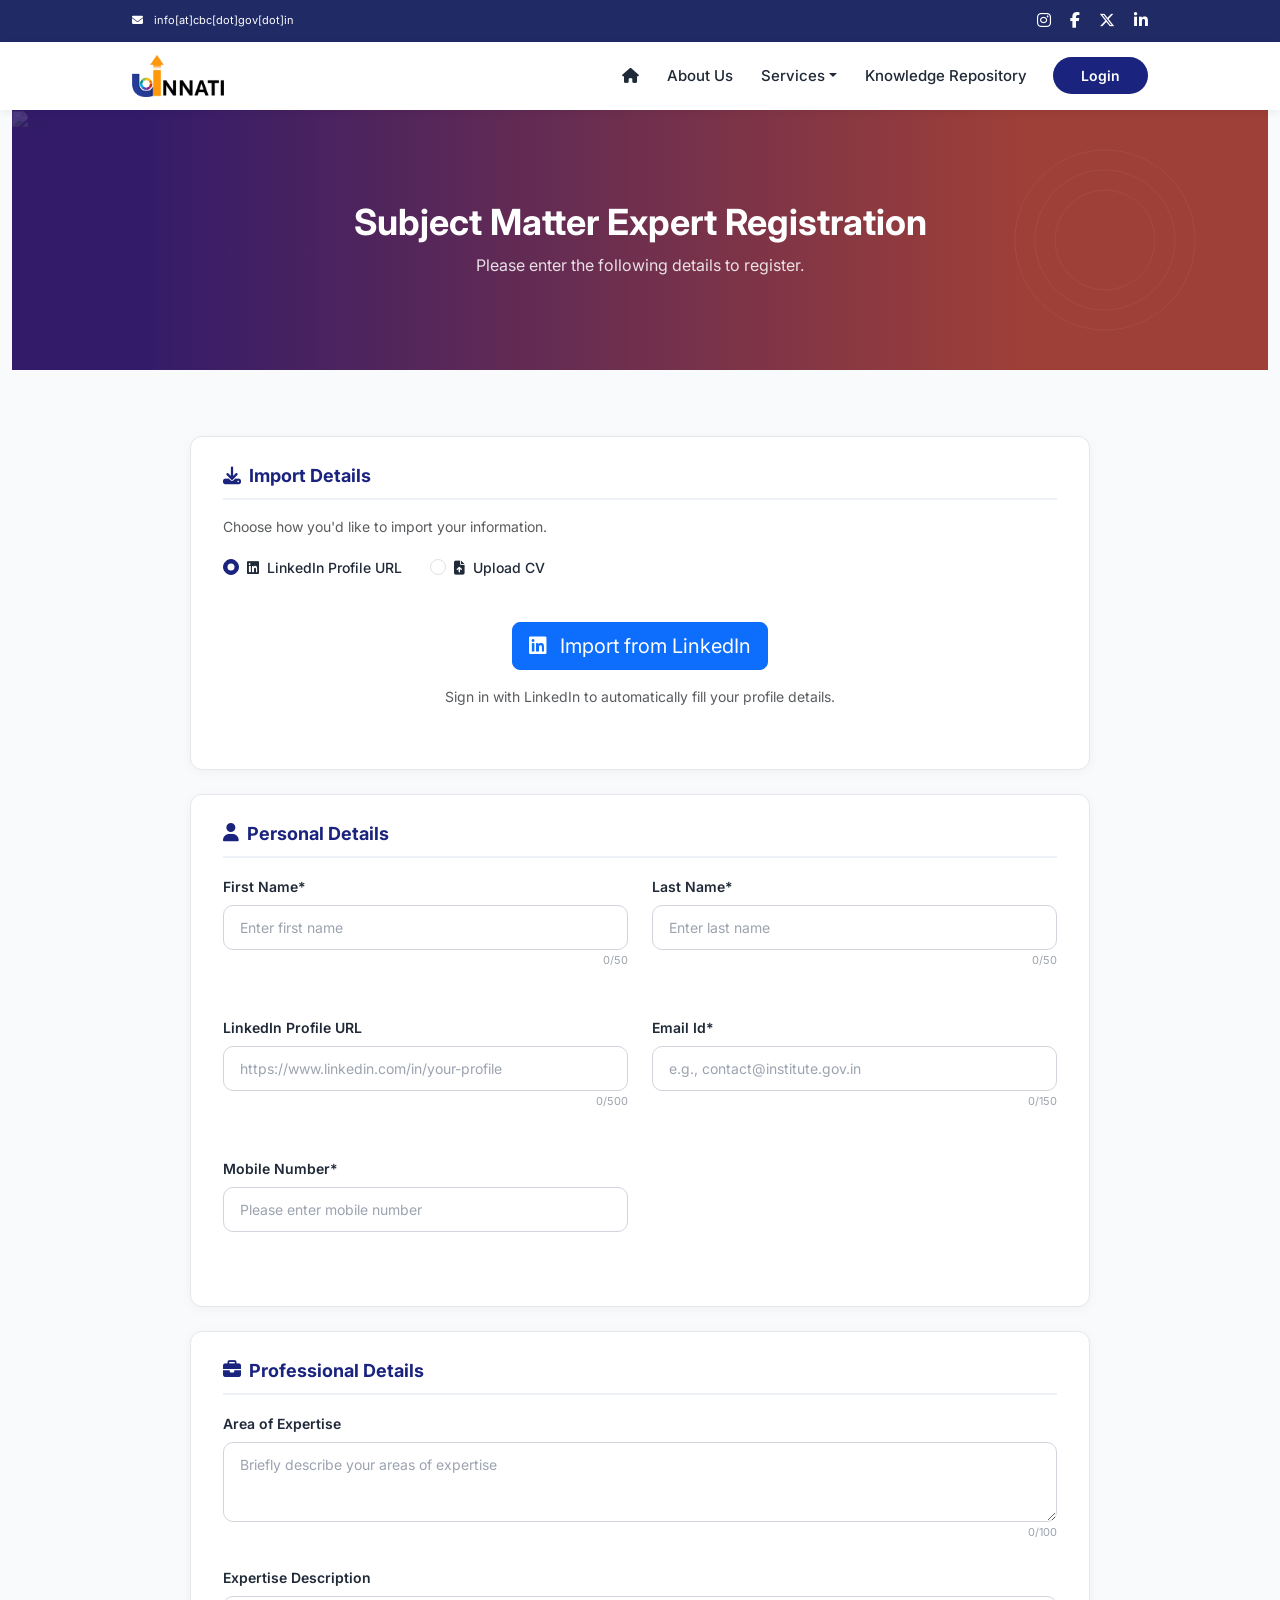
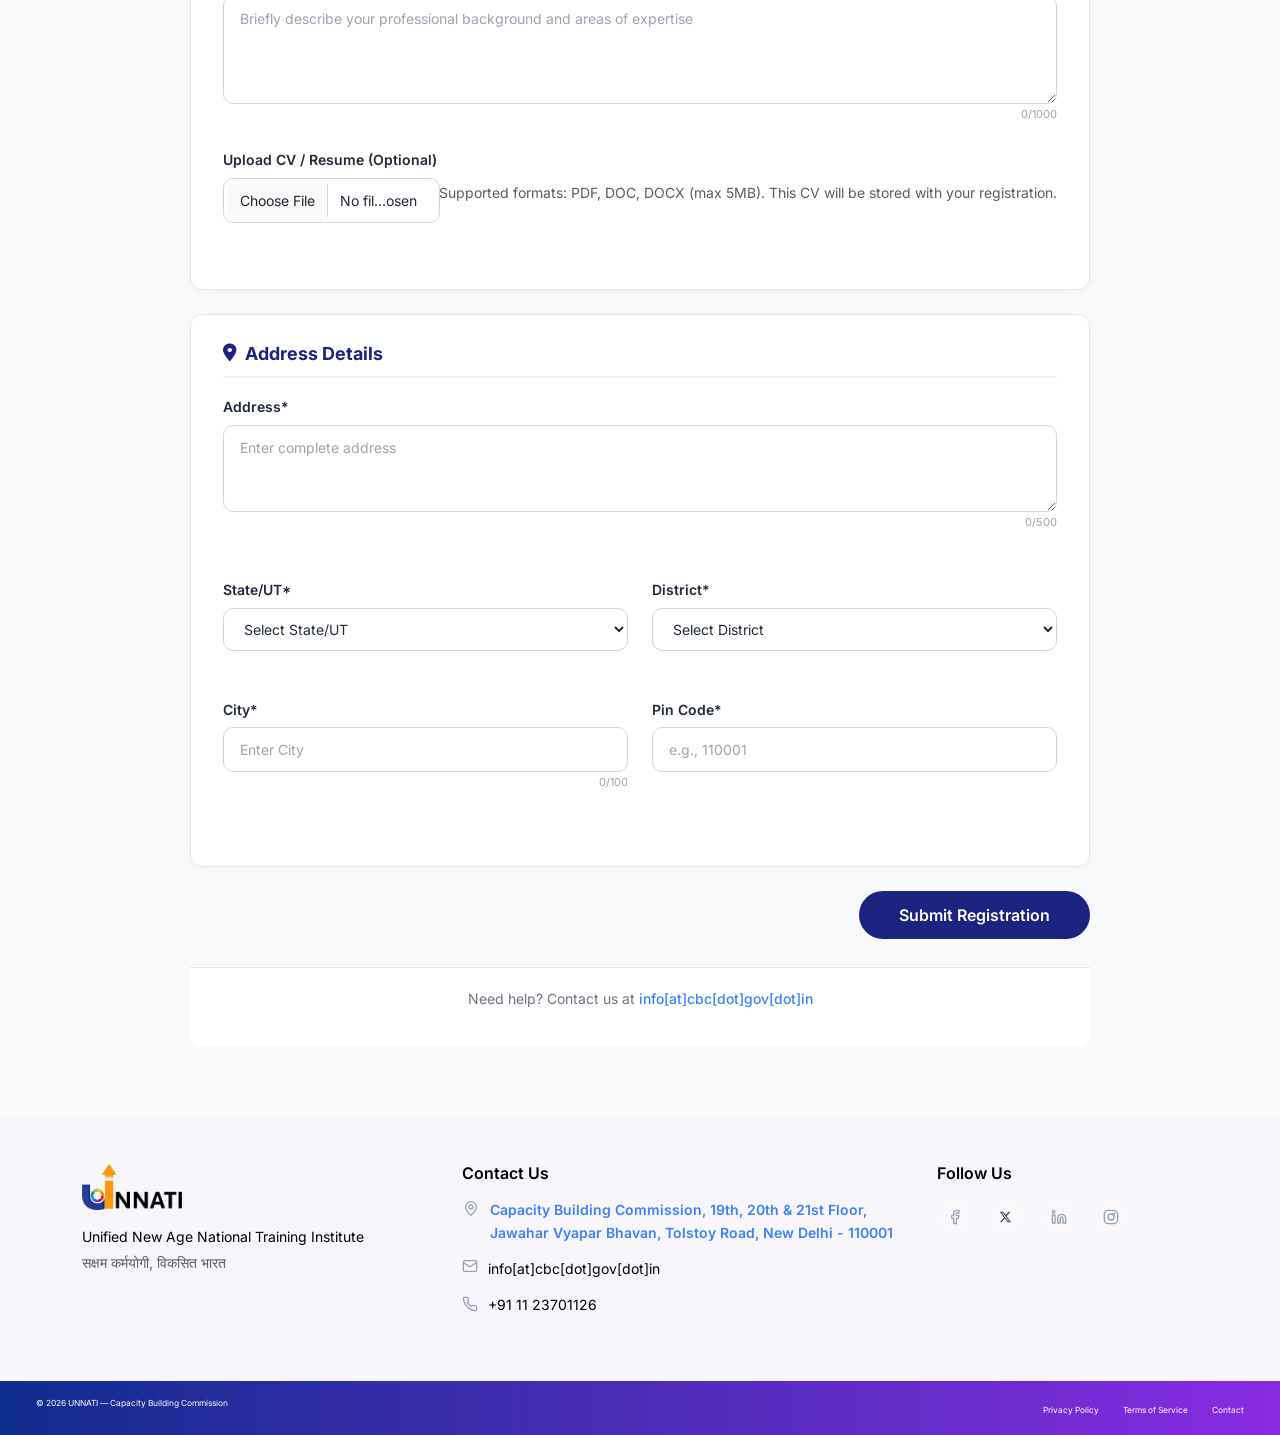
==== commit 8b4501a0: "fixed layout" ====
--- a/frontend/index.html
+++ b/frontend/index.html
@@ -16,6 +16,7 @@
 <div class="top-bar py-2 d-none d-lg-block">
     <div class="container-fluid">
         <div class="d-flex justify-content-between align-items-center">
+        <div class="topbar d-flex justify-content-between align-items-center">
 
             <div class="top-contact">
                 <i class="fa-solid fa-envelope me-2"></i>
@@ -27,8 +28,8 @@
                 <a href="https://x.com/CBC_MK" target="_blank" class="ms-3"><i class="fa-brands fa-x-twitter"></i></a>
                 <a href="https://www.linkedin.com/company/capacity-building-commission/" target="_blank" class="ms-3"><i class="fa-brands fa-linkedin-in"></i></a>
             </div>
-
-        </div>
+         </div>
+    </div>
     </div>
 </div>
 
@@ -36,6 +37,8 @@
 <header class="header sticky-header">
     <nav class="navbar navbar-expand-lg navbar-light bg-white">
         <div class="container-fluid">
+            <div class="nav">
+
             <a class="navbar-brand" href="https://unnati.cbc.gov.in/">
                 <img src="logo-unnati.png" alt="UNNATI Logo" class="logo-unnati">
             </a>
@@ -43,7 +46,7 @@
                 <span class="navbar-toggler-icon"></span>
             </button>
             <div class="collapse navbar-collapse" id="navbarNav">
-                <ul class="navbar-nav ms-auto align-items-center">
+                <ul class="navbar-nav ms-lg-auto align-items-lg-center">
                     <li class="nav-item"><a class="nav-link" href="https://unnati.cbc.gov.in/"><i class="fa fa-home"></i></a></li>
                     <li class="nav-item"><a class="nav-link" href="https://unnati.cbc.gov.in/about-us">About Us</a></li>
                     <li class="nav-item dropdown">
@@ -61,6 +64,8 @@
                     </li>
                 </ul>
             </div>
+            </div>
+
         </div>
     </nav>
 </header>
--- a/frontend/css/style.css
+++ b/frontend/css/style.css
@@ -33,7 +33,7 @@
     color: #FFFFFF;
     font-size: 11px;
 }
-.top-bar a {
+.top-bar a { 
     color: #FFFFFF;
     transition: color 0.2s;
 }
@@ -46,8 +46,13 @@
 }
 .top-social a:hover {
     color: var(--white);
-}
-
+    font-size: 11px;
+}
+.topbar {
+    padding-left: 120px;
+    padding-right: 120px;
+    width: 100%;
+}
 /* ─── Header / Nav (Sticky) ─── */
 .sticky-header {
     position: sticky;
@@ -86,6 +91,20 @@
 .login-btn:hover {
     background: var(--primary-light);
     color: var(--white) !important;
+}
+/* Mobile */
+.nav {
+    width: 100%;
+    padding-left: 0;
+    padding-right: 0;
+}
+
+/* Desktop */
+@media (min-width: 992px) {
+    .nav {
+        padding-left: 120px;
+        padding-right: 120px;
+    }
 }
 
 /* ─── Services Dropdown ─── */
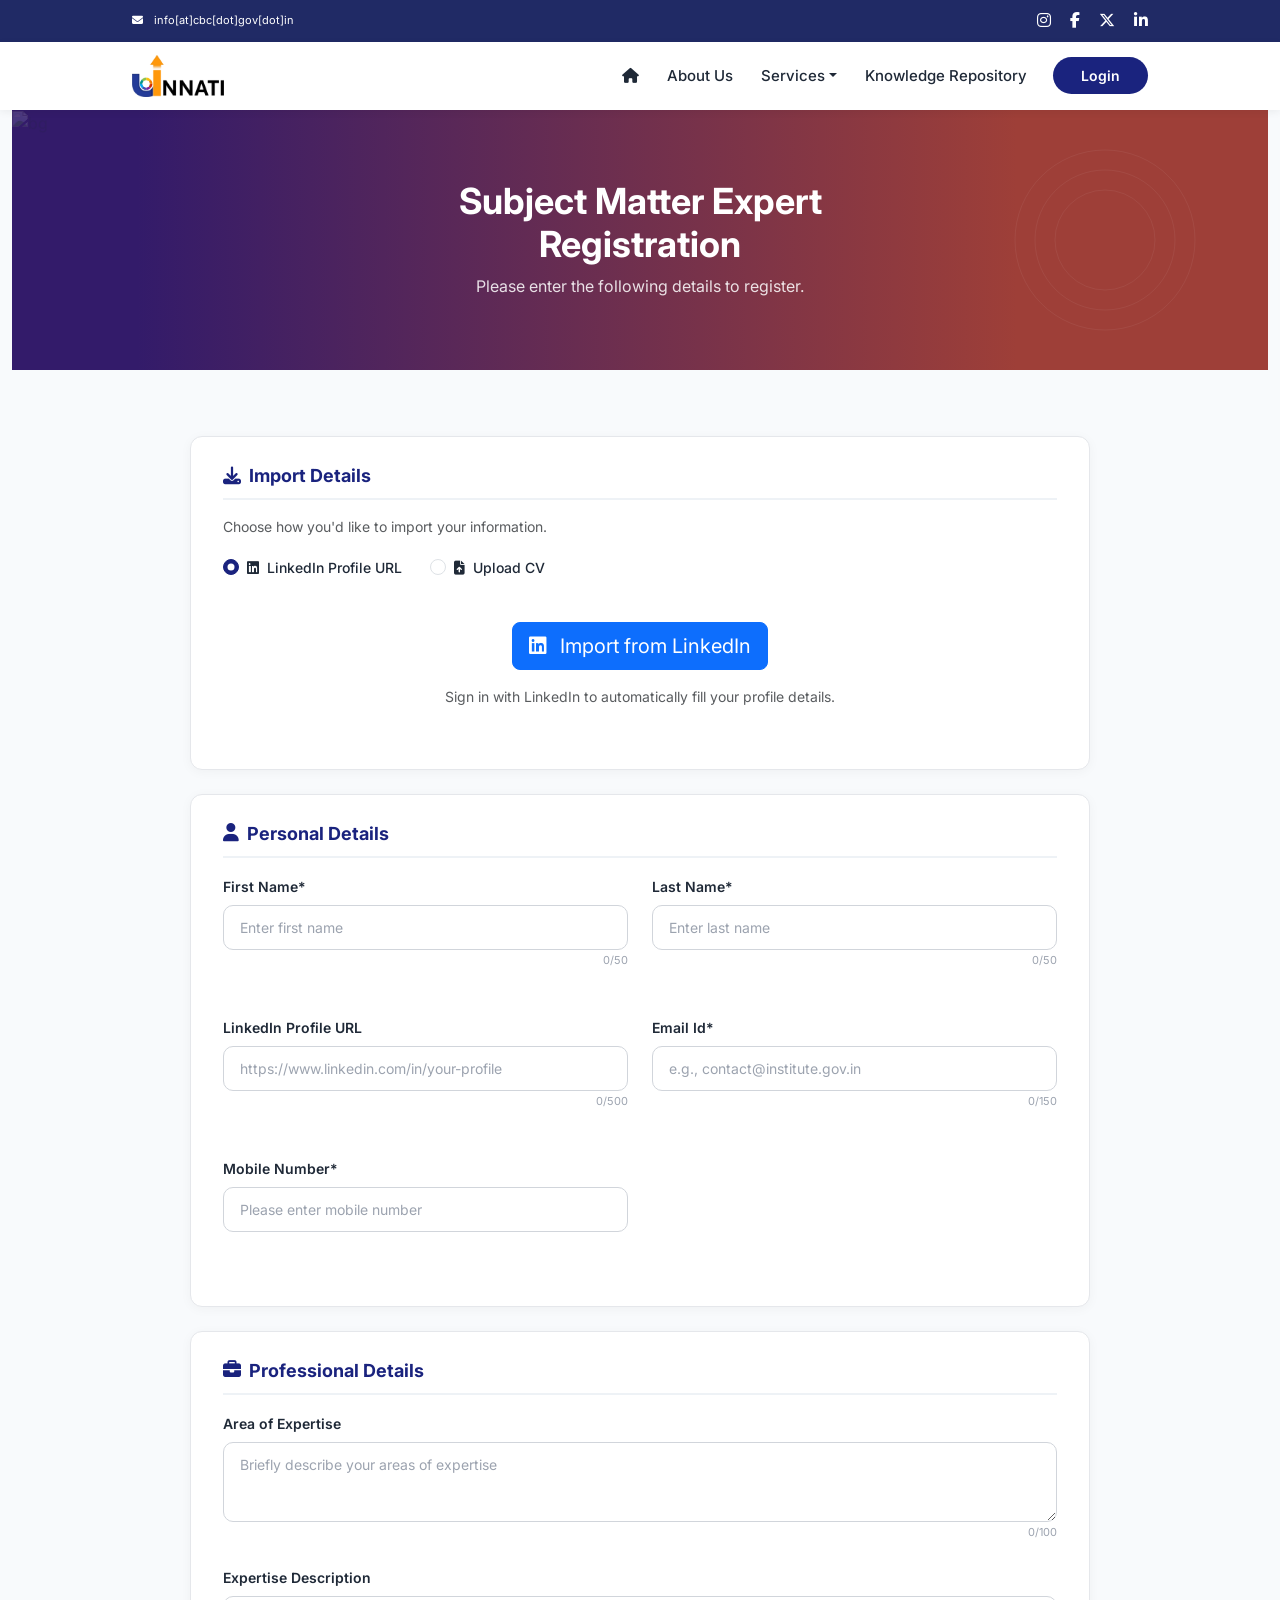
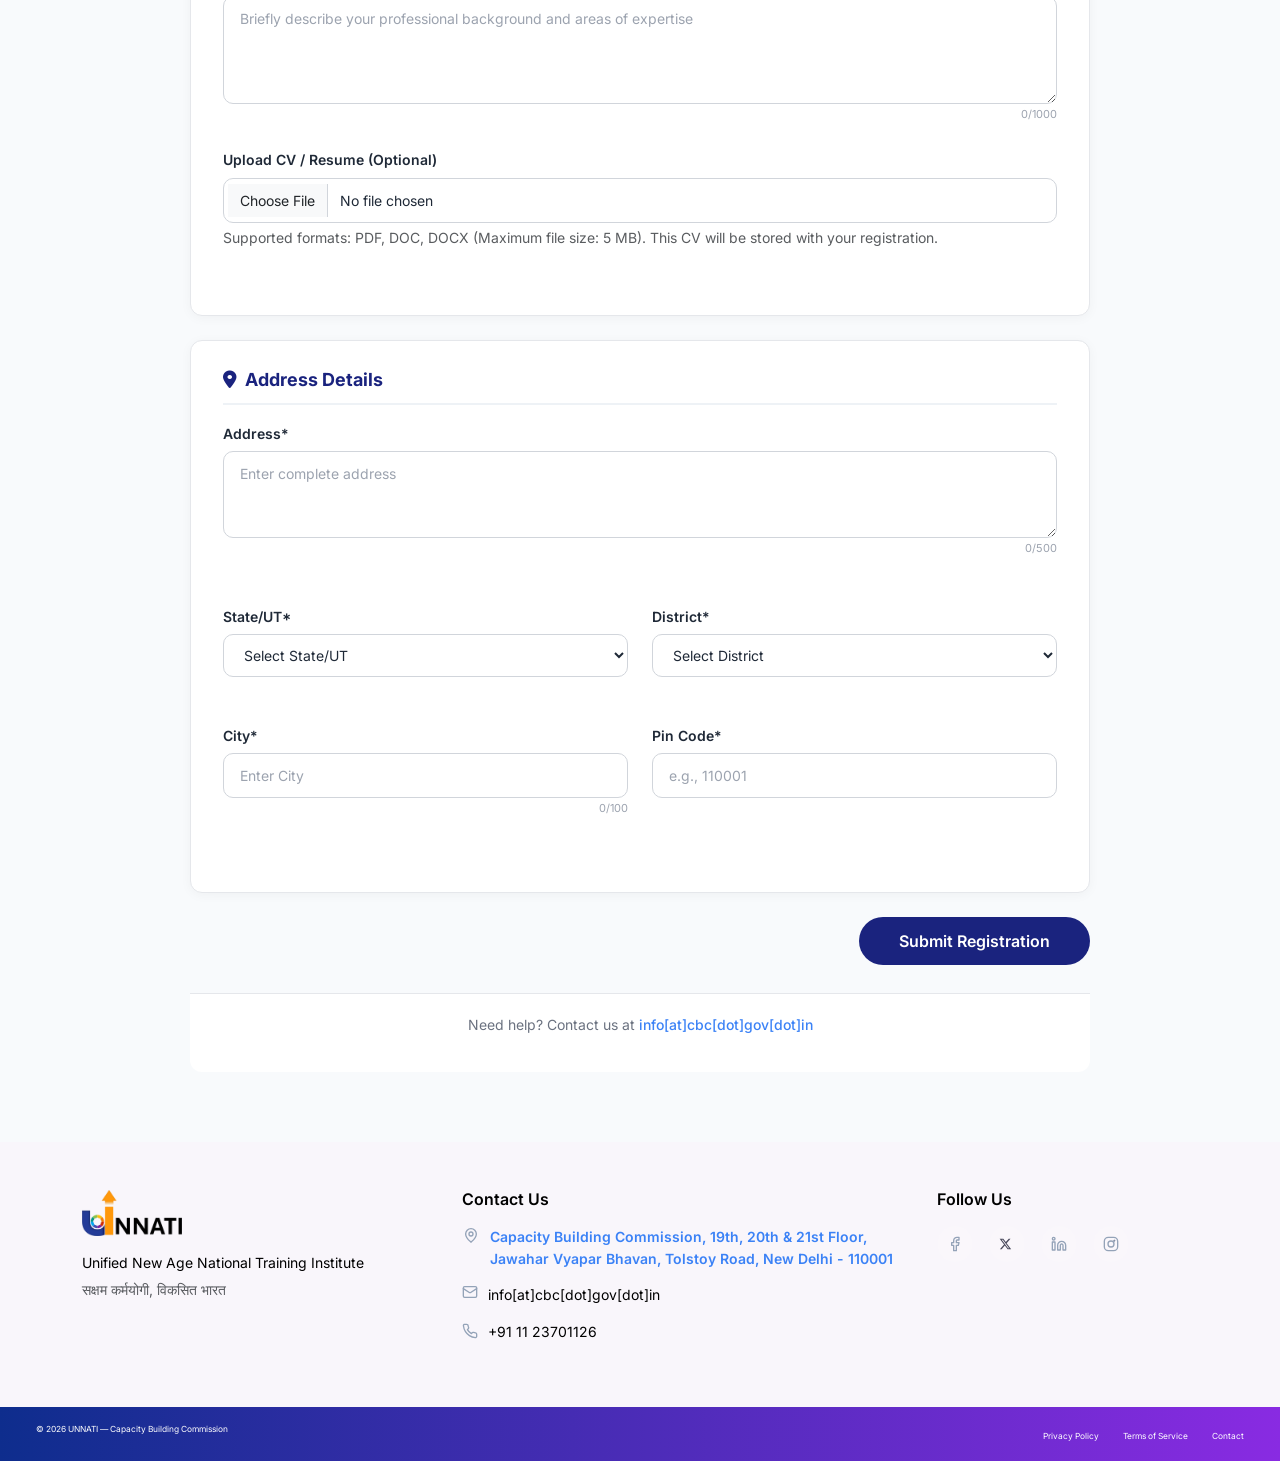
==== commit 2f1a0a69: "fixed layout, form submission, db" ====
--- a/frontend/index.html
+++ b/frontend/index.html
@@ -82,7 +82,7 @@
             <div class="row align-items-center hero-cont-wrap">
                 <div class="col-lg-12">
                     <div class="hero-content text-center">
-                        <h2 class="mb-2">Subject Matter Expert Registration</h2>
+                        <h2 class="mb-2">Subject Matter Expert <br> Registration</h2>
                         <p class="mb-0">Please enter the following details to register.</p>
                     </div>
                 </div>
@@ -235,15 +235,25 @@
         <div class="char-counter"><span id="expertise_description_count">0</span>/1000</div>
     </div>
     <!-- CV Upload for Professional Details -->
-    <div class="form-group mb-3">
-        <label for="cv_upload_professional" class="form-label">Upload CV / Resume (Optional)</label>
-        <div class="input-group">
-            <input type="file" class="form-control login-input" id="cv_upload_professional" accept=".pdf,.doc,.docx" aria-describedby="cv_help">
-            <small id="cv_help" class="form-text text-muted d-block mt-1">Supported formats: PDF, DOC, DOCX (max 5MB). This CV will be stored with your registration.</small>
-        </div>
-        <div class="error-msg" id="cv_upload_professional_error"></div>
-        <div id="cv_upload_professional_status" class="mt-2"></div>
-    </div>
+<div class="mb-3">
+    <label for="cv_upload_professional" class="form-label">
+        Upload CV / Resume (Optional)
+    </label>
+
+    <input
+        type="file"
+        class="form-control login-input"
+        id="cv_upload_professional"
+        accept=".pdf,.doc,.docx"
+        aria-describedby="cv_help">
+
+    <div id="cv_help" class="form-text">
+        Supported formats: PDF, DOC, DOCX (Maximum file size: 5 MB). This CV will be stored with your registration.
+    </div>
+
+    <div class="error-msg mt-1" id="cv_upload_professional_error"></div>
+    <div id="cv_upload_professional_status" class="mt-2"></div>
+</div>
 </div>
 
                 <!-- ========== Section 4: Address Details ========== -->
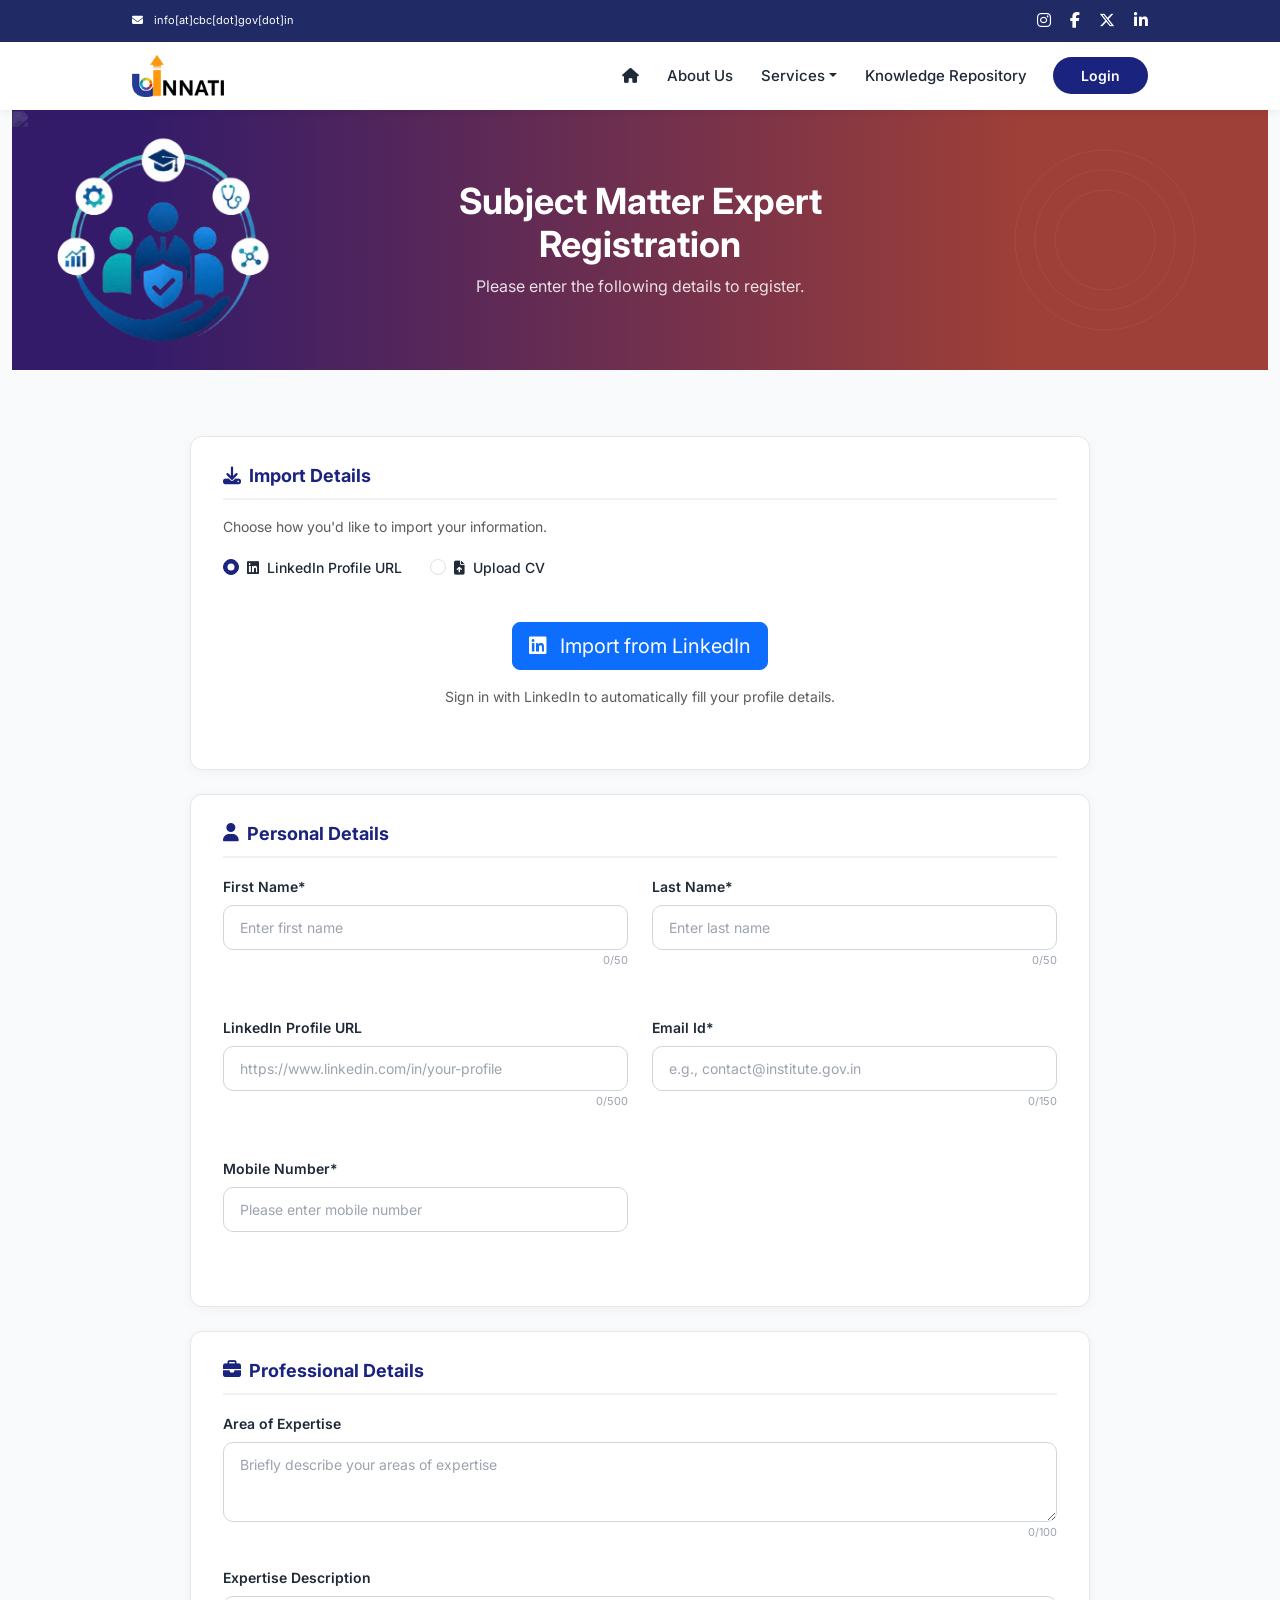
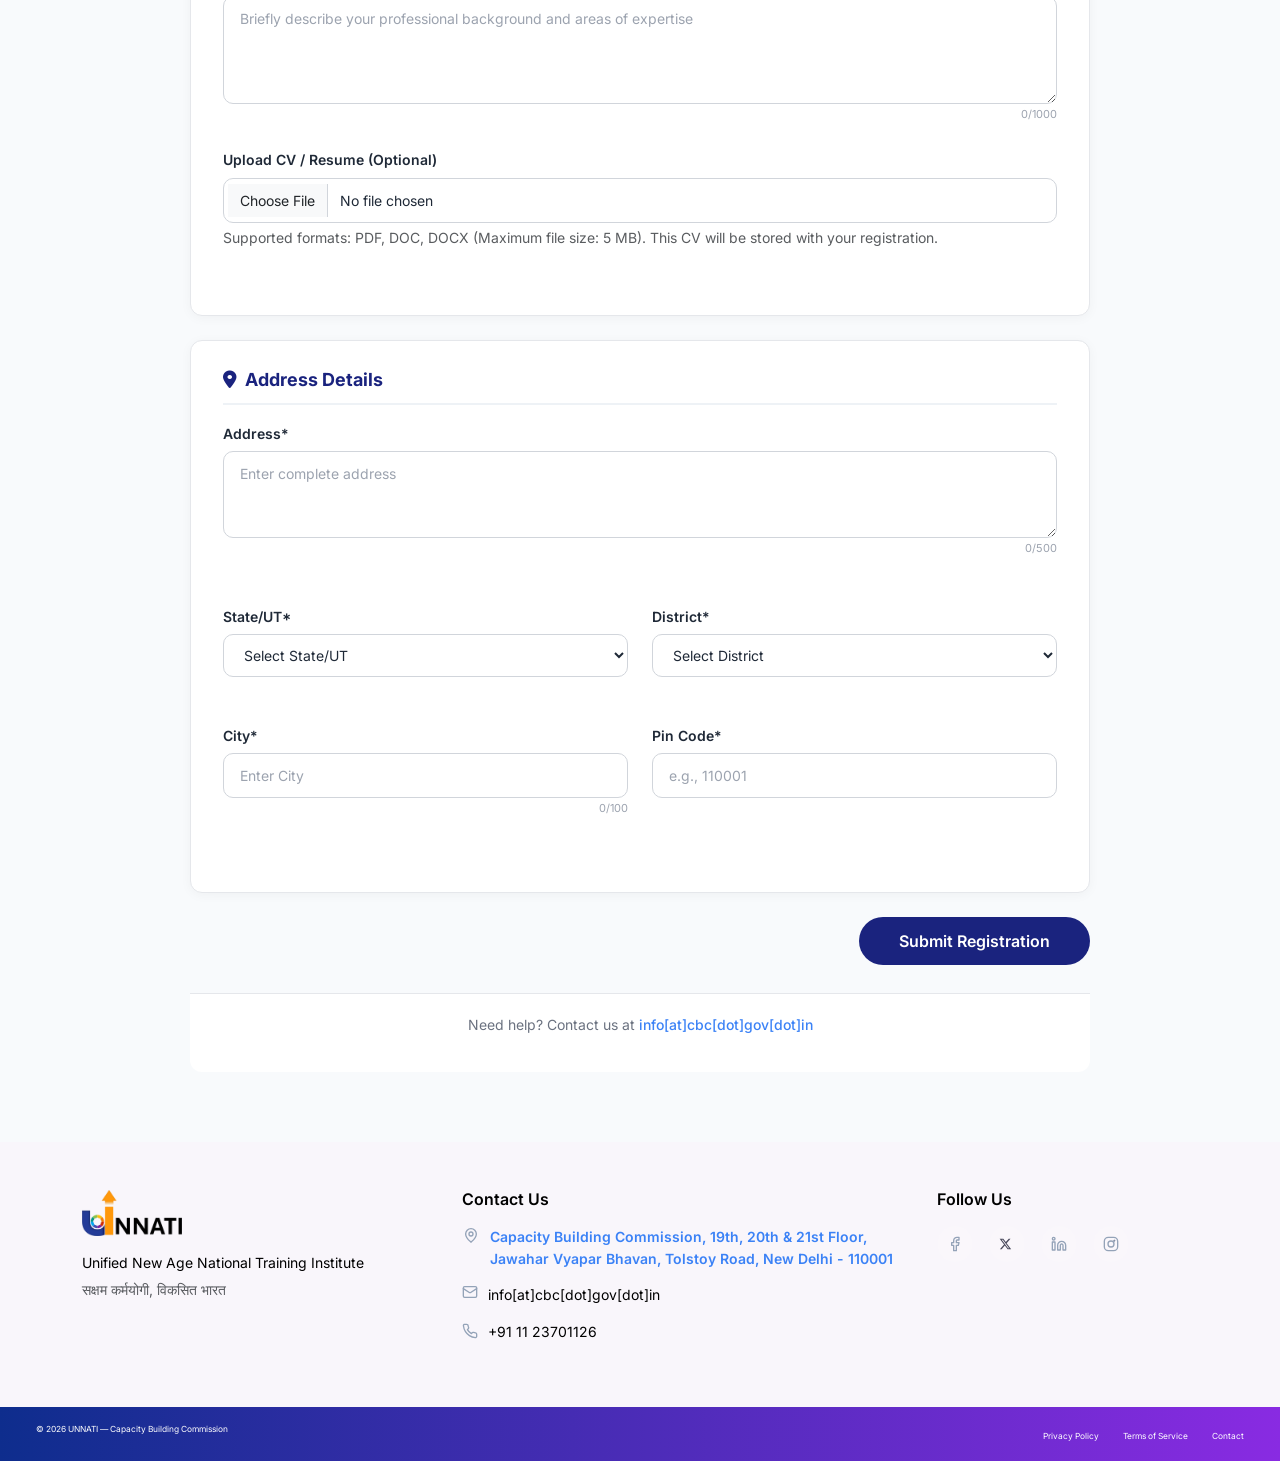
==== commit 46571179: "added image to hero section" ====
--- a/frontend/index.html
+++ b/frontend/index.html
@@ -78,6 +78,7 @@
                 <img class="chakra-img-one" src="https://placehold.co/1200x400/1a237e/1a237e" alt="bg">
                 <img class="chakra-img" src="data:image/svg+xml,%3Csvg xmlns='http://www.w3.org/2000/svg' viewBox='0 0 100 100'%3E%3Ccircle cx='50' cy='50' r='45' fill='none' stroke='%23ffffff' stroke-width='0.5' opacity='0.15'/%3E%3Ccircle cx='50' cy='50' r='35' fill='none' stroke='%23ffffff' stroke-width='0.5' opacity='0.15'/%3E%3Ccircle cx='50' cy='50' r='25' fill='none' stroke='%23ffffff' stroke-width='0.5' opacity='0.15'/%3E%3C/svg%3E" alt="chakra">
             </div>
+            <img class="hero-left-img" src="sme_image.png" alt="SME Image">
             <div class="hero-overlay"></div>
             <div class="row align-items-center hero-cont-wrap">
                 <div class="col-lg-12">
--- a/frontend/css/style.css
+++ b/frontend/css/style.css
@@ -207,7 +207,29 @@
     color: rgba(255,255,255,0.85);
     font-size: 16px;
 }
-
+.hero-wrapper {
+    position: relative;
+}
+
+.hero-left-img {
+    position: absolute;
+    left: 30px;
+    top: 50%;
+    transform: translateY(-50%);
+    max-width: 250px; /* adjust as needed */
+    height: auto;
+    z-index: 2;
+}
+
+.hero-content {
+    position: relative;
+    z-index: 3;
+}
+@media (max-width: 991px) {
+    .hero-left-img {
+        display: none;
+    }
+}
 /* ─── Form Container ─── */
 .login-container {
     padding: 50px 0 70px;
